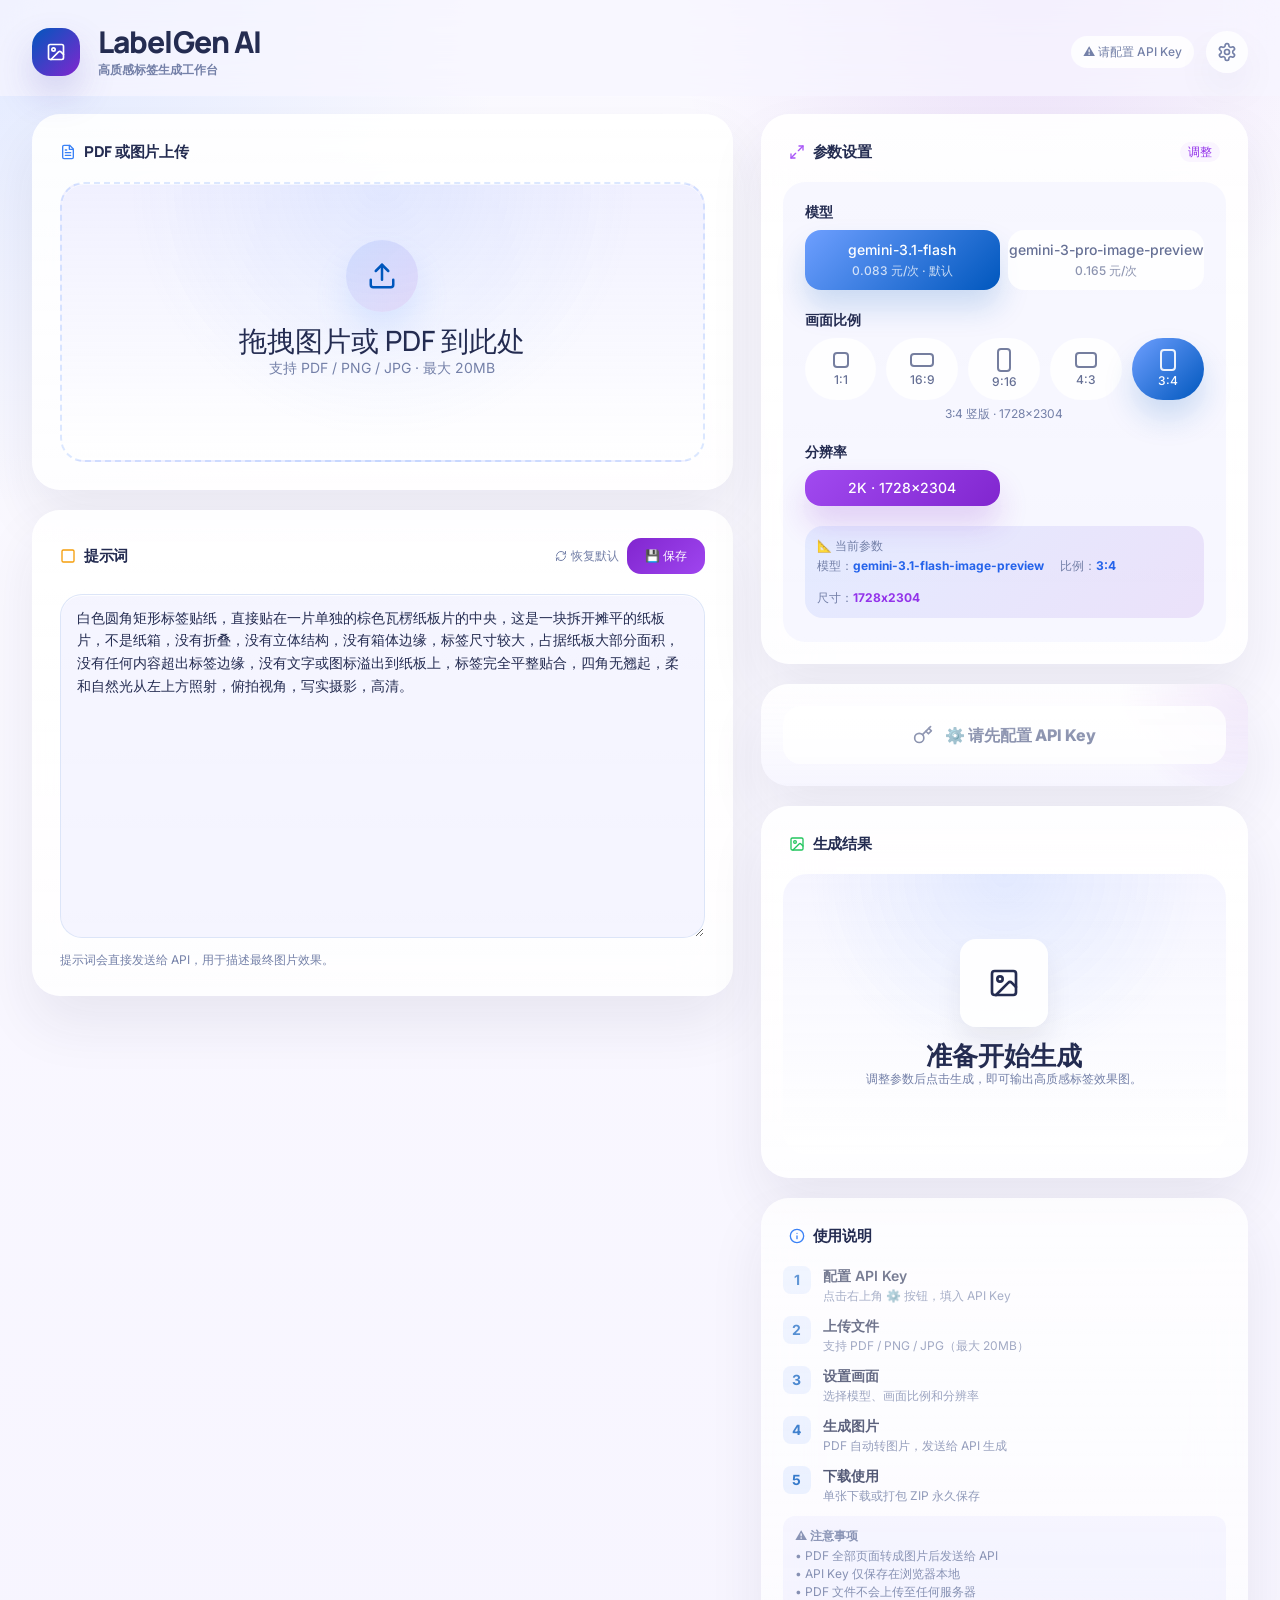
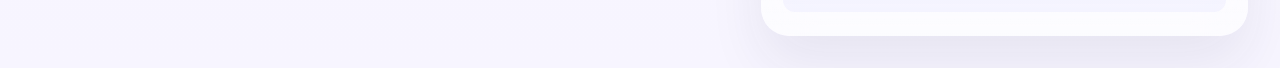
==== yunwu/index.html @ 44748597 "Add Yunwu label generator route" ====
<!DOCTYPE html>
<html lang="zh-CN">
  <head>
    <meta charset="UTF-8" />
    <meta name="viewport" content="width=device-width, initial-scale=1.0" />
    <title>LabelGen AI - 高质感标签生成工作台</title>
    <meta name="description" content="以蓝紫 editorial dashboard 风格重构的标签生成工作台，将 PDF 或图片快速转化为高质感实拍效果图。" />
    <link rel="preconnect" href="https://fonts.googleapis.com" />
    <link rel="preconnect" href="https://fonts.gstatic.com" crossorigin />
    <link href="https://fonts.googleapis.com/css2?family=Inter:wght@400;500;600;700;800&family=Manrope:wght@600;700;800&display=swap" rel="stylesheet" />
    <script src="./yunwu-adapter.js"></script>
    <script type="module" crossorigin src="./assets/index-yunwu.js"></script>
    <link rel="stylesheet" crossorigin href="./assets/index-De69yEZo.css">
    <link rel="stylesheet" href="./assets/editorial-overrides.css">
  </head>
  <body>
    <div class="editorial-layout">
      <div class="editorial-stage">
        <div id="root"></div>
      </div>
    </div>
<script>
(function () {
  var root = document.getElementById("root");
  if (!root) return;

  function renameSectionTitles(app) {
    var headerTitle = app.querySelector("header h1");
    var headerSub = app.querySelector("header h1 + p");
    if (headerTitle) headerTitle.textContent = "LabelGen AI";
    if (headerSub) headerSub.textContent = "高质感标签生成工作台";

    app.querySelectorAll("main h2").forEach(function (node) {
      var text = node.textContent && node.textContent.trim();
      if (text === "Image Upload" || text === "上传电子标签" || text === "PDF or Image Upload" || text === "PDF 或图片上传") node.textContent = "PDF 或图片上传";
      if (text === "提示词 Prompt" || text === "Prompt" || text === "提示词 提示词" || text === "提示词") node.textContent = "提示词";
      if (text === "调整设置" || text === "Adjustment Settings" || text === "参数设置") node.textContent = "参数设置";
      if (text === "生成结果" || text === "Generation Results") node.textContent = "生成结果";
      if (text === "使用说明" || text === "Studio Notes") node.textContent = "使用说明";
    });

    app.querySelectorAll("p").forEach(function (node) {
      var text = node.textContent && node.textContent.trim();
      if (text === "拖拽 PDF 或图片到此处" || text === "Drag & drop image or PDF here" || text === "拖拽图片或 PDF 到此处") node.textContent = "拖拽图片或 PDF 到此处";
      if (text === "支持 PDF / PNG / JPG · 最大 20MB" || text === "PDF / PNG / JPG · up to 20MB") node.textContent = "支持 PDF / PNG / JPG · 最大 20MB";
      if (text === "暂无生成结果" || text === "Ready to Generate" || text === "准备开始生成") node.textContent = "准备开始生成";
      if (text === "上传 PDF 并点击生成图片" || text === "Adjust settings and click generate to render polished label visuals." || text === "调整参数后点击生成，即可输出高质感标签效果图。") node.textContent = "调整参数后点击生成，即可输出高质感标签效果图。";
      if (text === "💡 Prompt 直接发送给 API，描述最终图片效果" || text === "Prompt is sent directly to the API to shape the final visual outcome." || text === "💡 提示词 直接发送给 API，描述最终图片效果" || text === "提示词会直接发送给 API，用于描述最终图片效果。") node.textContent = "提示词会直接发送给 API，用于描述最终图片效果。";
    });
  }

  function enhanceAspectRatioUI(settingsCard) {
    if (!settingsCard) return;

    var ratioButtons = Array.from(settingsCard.querySelectorAll(".grid-cols-5 button"));
    var ratioNames = {
      "1:1": "正方形",
      "16:9": "宽屏",
      "9:16": "竖屏",
      "4:3": "标准",
      "3:4": "竖版"
    };

    ratioButtons.forEach(function (button) {
      var match = (button.textContent || "").match(/(1:1|16:9|9:16|4:3|3:4)/);
      if (!match) return;
      var ratio = match[1];
      button.dataset.ratio = ratio;

      var iconSlot = button.querySelector("div");
      if (!iconSlot) return;
      iconSlot.classList.add("editorial-ratio-icon-slot");

      if (!iconSlot.querySelector(".editorial-ratio-icon")) {
        iconSlot.textContent = "";
        var icon = document.createElement("span");
        icon.className = "editorial-ratio-icon";
        icon.setAttribute("aria-hidden", "true");
        iconSlot.appendChild(icon);
      }
    });

    var ratioHint = Array.from(settingsCard.querySelectorAll("p")).find(function (node) {
      return /(1:1|16:9|9:16|4:3|3:4)/.test(node.textContent || "");
    });

    var resolutionButtons = Array.from(settingsCard.querySelectorAll(".grid-cols-2 button")).filter(function (button) {
      return /\dK\s*·\s*\d+[×x]\d+/i.test((button.textContent || "").replace(/\s+/g, " "));
    });

    var activeRatioButton = ratioButtons.find(function (button) {
      return /bg-blue-500/.test(button.className) || /text-white/.test(button.className);
    });

    var activeResolutionButton = resolutionButtons.find(function (button) {
      return /bg-purple-500/.test(button.className) || /text-white/.test(button.className);
    });

    var activeRatio = activeRatioButton && activeRatioButton.dataset ? activeRatioButton.dataset.ratio : "";
    var resolutionText = activeResolutionButton ? (activeResolutionButton.textContent || "").replace(/\s+/g, " ").trim() : "";
    var sizeMatch = resolutionText.match(/(\d+[×x]\d+)/i);
    var sizeText = sizeMatch ? sizeMatch[1].replace("x", "×") : "";

    if (ratioHint && activeRatio) {
      ratioHint.textContent = activeRatio + " " + (ratioNames[activeRatio] || "") + (sizeText ? " · " + sizeText : "");
    }

    if (!settingsCard.dataset.aspectEnhanced) {
      settingsCard.dataset.aspectEnhanced = "1";
      settingsCard.addEventListener("click", function () {
        requestAnimationFrame(function () {
          enhanceAspectRatioUI(settingsCard);
        });
      });
    }
  }

  function enhanceAppShell() {
    var app = root.firstElementChild;
    if (!app) return;

    app.classList.add("editorial-app");

    var header = app.querySelector("header");
    var headerInner = header && header.firstElementChild;
    if (header && headerInner) {
      header.classList.add("editorial-header");
      headerInner.classList.add("editorial-header__inner");
      if (headerInner.children[0]) headerInner.children[0].classList.add("editorial-brand-mark");
      if (headerInner.children[1]) headerInner.children[1].classList.add("editorial-brand-copy");
      if (headerInner.lastElementChild) headerInner.lastElementChild.classList.add("editorial-header__actions");
    }

    var main = app.querySelector("main");
    var mainGrid = main && main.firstElementChild;
    if (!main || !mainGrid || mainGrid.children.length < 2) return;

    main.classList.add("editorial-main");
    mainGrid.classList.add("editorial-main-grid");

    var leftCol = mainGrid.children[0];
    var rightCol = mainGrid.children[1];
    leftCol.classList.add("editorial-column", "editorial-column--left");
    rightCol.classList.add("editorial-column", "editorial-column--right");

    var uploadCard = leftCol.children[0];
    var promptCard = leftCol.children[1];
    var settingsCard = rightCol.children[0];
    var actionCard = rightCol.children[1];
    var resultCard = rightCol.children[2];
    var noteCard = rightCol.children[3];

    [uploadCard, promptCard, settingsCard, actionCard, resultCard, noteCard].forEach(function (card) {
      if (card) card.classList.add("editorial-card");
    });

    if (uploadCard) {
      uploadCard.classList.add("editorial-upload-card");
      if (uploadCard.children[1]) uploadCard.children[1].classList.add("editorial-dropzone");
    }

    if (promptCard) {
      promptCard.classList.add("editorial-prompt-card");
      if (promptCard.children[1]) promptCard.children[1].classList.add("editorial-prompt-body");
      var textarea = promptCard.querySelector("textarea");
      if (textarea) textarea.classList.add("editorial-textarea");
    }

    if (settingsCard) {
      settingsCard.classList.add("editorial-settings-card");
      if (settingsCard.children[1]) settingsCard.children[1].classList.add("editorial-settings-body");
      enhanceAspectRatioUI(settingsCard);
    }

    if (actionCard) actionCard.classList.add("editorial-action-card");
    if (resultCard) {
      resultCard.classList.add("editorial-result-card");
      if (resultCard.children[1]) resultCard.children[1].classList.add("editorial-result-body");
    }
    if (noteCard) noteCard.classList.add("editorial-note-card");

    renameSectionTitles(app);
  }

  var frame = null;
  function scheduleEnhance() {
    if (frame) cancelAnimationFrame(frame);
    frame = requestAnimationFrame(enhanceAppShell);
  }

  var observer = new MutationObserver(scheduleEnhance);
  observer.observe(root, { childList: true, subtree: true });
  scheduleEnhance();
})();

/**
 * Iframe 元素高亮注入脚本
 * 需要在目标网站中引入此脚本来支持跨域 iframe 高亮功能
 *
 * 使用方法：
 * 1. 将此脚本添加到目标网站的 HTML 中
 * 2. 或通过浏览器扩展、用户脚本等方式注入
 */

(function () {
  "use strict";

  // 检查是否在 iframe 中
  if (window.self === window.top) {
    return; // 不在 iframe 中，不执行
  }

  // 检查是否已经初始化过
  if (window.__iframeHighlightInitialized) {
    return;
  }
  window.__iframeHighlightInitialized = true;
  console.log("Iframe 高亮脚本已加载");

  // 创建高亮覆盖层
  var overlay = document.createElement("div");
  overlay.id = "iframe-highlight-overlay";
  overlay.style.cssText = "\n    position: fixed;\n    top: 0;\n    left: 0;\n    width: 100vw;\n    height: 100vh;\n    pointer-events: none;\n    z-index: 999999;\n    overflow: hidden;\n  ";

  // 创建悬停高亮框（虚线边框）
  var highlightBox = document.createElement("div");
  highlightBox.id = "iframe-highlight-box";
  highlightBox.style.cssText = "\n    position: absolute;\n    border: 2px dashed #007AFF;\n    background: rgba(0, 122, 255, 0.08);\n    pointer-events: none;\n    display: none;\n    transition: all 0.1s ease;\n    box-shadow: 0 0 0 1px rgba(255, 255, 255, 0.8);\n    border-radius: 2px;\n  ";

  // 创建选中节点的常驻高亮框（实线边框）
  var selectedBox = document.createElement("div");
  selectedBox.id = "iframe-selected-box";
  selectedBox.style.cssText = "\n    position: absolute;\n    border: 2px solid #007AFF;\n    pointer-events: none;\n    display: none;\n    box-shadow: 0 0 0 1px rgba(255, 255, 255, 0.9), 0 0 8px rgba(255, 107, 53, 0.4);\n    border-radius: 2px;\n    z-index: 1000000;\n  ";

  // 创建悬停标签显示
  var tagLabel = document.createElement("div");
  tagLabel.id = "iframe-tag-label";
  tagLabel.style.cssText = "\n    position: absolute;\n    background: #007AFF;\n    color: white;\n    padding: 2px 6px;\n    font-size: 11px;\n    font-family: -apple-system, BlinkMacSystemFont, 'Segoe UI', Roboto, 'Helvetica Neue', Arial, sans-serif;\n    border-radius: 2px;\n    pointer-events: none;\n    display: none;\n    white-space: nowrap;\n    z-index: 1000001;\n    box-shadow: 0 2px 4px rgba(0, 0, 0, 0.3);\n    font-weight: 500;\n  ";

  // 创建选中节点标签
  var selectedLabel = document.createElement("div");
  selectedLabel.id = "iframe-selected-label";
  selectedLabel.style.cssText = "\n    position: absolute;\n    background: #007AFF;\n    color: white;\n    padding: 3px 8px;\n    font-size: 11px;\n    font-family: -apple-system, BlinkMacSystemFont, 'Segoe UI', Roboto, 'Helvetica Neue', Arial, sans-serif;\n    border-radius: 3px;\n    pointer-events: none;\n    display: none;\n    white-space: nowrap;\n    z-index: 1000002;\n    box-shadow: 0 2px 6px rgba(0, 0, 0, 0.4);\n    font-weight: 600;\n  ";
  overlay.appendChild(highlightBox);
  overlay.appendChild(selectedBox);
  overlay.appendChild(tagLabel);
  overlay.appendChild(selectedLabel);
  document.body.appendChild(overlay);

  // 存储当前选中的元素
  var selectedElement = null;
  var highlightEnabled = false;

  // 更新选中元素的高亮显示
  function updateSelectedHighlight(element) {
    console.log("updateSelectedHighlight called with:", element);
    if (!element) {
      selectedBox.style.display = "none";
      selectedLabel.style.display = "none";
      selectedElement = null;
      console.log("Cleared selected highlight");
      return;
    }
    selectedElement = element;
    var rect = element.getBoundingClientRect();
    console.log("Selected element rect:", rect);

    // 更新选中高亮框位置
    selectedBox.style.display = "block";
    selectedBox.style.left = "".concat(rect.left - 2, "px");
    selectedBox.style.top = "".concat(rect.top - 2, "px");
    selectedBox.style.width = "".concat(rect.width + 4, "px");
    selectedBox.style.height = "".concat(rect.height + 4, "px");

    // 更新选中标签位置和内容
    selectedLabel.style.display = "block";
    selectedLabel.textContent = "\u2713 <".concat(element.tagName.toLowerCase(), ">");

    // 计算标签位置，确保不超出视窗
    var labelTop = rect.top - 28;
    var labelLeft = rect.left;

    // 如果标签会超出顶部，显示在元素下方
    if (labelTop < 5) {
      labelTop = rect.bottom + 5;
    }

    // 如果标签会超出右侧，向左调整
    var labelWidth = selectedLabel.offsetWidth || 100; // 预估宽度
    if (labelLeft + labelWidth > window.innerWidth - 10) {
      labelLeft = window.innerWidth - labelWidth - 10;
    }
    selectedLabel.style.left = "".concat(Math.max(5, labelLeft), "px");
    selectedLabel.style.top = "".concat(labelTop, "px");
    console.log("Selected highlight positioned at:", {
      left: selectedBox.style.left,
      top: selectedBox.style.top,
      width: selectedBox.style.width,
      height: selectedBox.style.height
    });
  }
  function getElementSelector(element) {
    if (!(element instanceof Element)) throw new Error('Argument must be a DOM element');
    var segments = [];
    var current = element;
    while (current !== document.documentElement) {
      var selector = '';
      // 优先检查唯一ID
      if (current.id && document.querySelectorAll("#".concat(current.id)).length === 1) {
        segments.unshift("#".concat(current.id));
        break; // ID唯一，无需继续向上
      }

      // 生成类名选择器（取第一个有效类名）
      var classes = Array.from(current.classList).filter(function (c) {
        return !c.startsWith('js-');
      });
      var className = classes.length > 0 ? ".".concat(classes[0]) : '';

      // 生成位置索引（nth-child）
      var tag = current.tagName.toLowerCase();
      if (!className) {
        var siblings = Array.from(current.parentNode.children);
        var index = siblings.findIndex(function (el) {
          return el === current;
        }) + 1;
        selector = "".concat(tag, ":nth-child(").concat(index, ")");
      } else {
        selector = className;
      }
      segments.unshift(selector);
      current = current.parentElement;
    }

    // 处理根元素
    if (current === document.documentElement) {
      segments.unshift('html');
    }
    return segments.join(' > ');
  }

  // 获取元素文本内容
  function getElementText(element) {
    var _element$textContent;
    if (element.tagName === "INPUT") {
      return element.value || element.placeholder || "";
    }
    if (element.tagName === "TEXTAREA") {
      return element.value || element.placeholder || "";
    }
    var text = ((_element$textContent = element.textContent) === null || _element$textContent === void 0 ? void 0 : _element$textContent.trim()) || "";
    return text.length > 50 ? text.substring(0, 50) + "..." : text;
  }

  // 获取元素属性信息
  function getElementAttributes(element) {
    var attrs = {};
    for (var i = 0; i < element.attributes.length; i++) {
      var attr = element.attributes[i];
      attrs[attr.name] = attr.value;
    }
    return attrs;
  }

  // 鼠标悬停事件处理
  function handleMouseOver(e) {
    if (!highlightEnabled) return;
    var target = e.target;
    if (!target || target === overlay || target === highlightBox || target === tagLabel || target === selectedBox || target === selectedLabel) {
      return;
    }

    // 避免高亮 html 和 body 元素
    if (target === document.documentElement || target === document.body) {
      return;
    }

    // 如果是已选中的元素，不显示悬停高亮
    if (target === selectedElement) {
      highlightBox.style.display = "none";
      tagLabel.style.display = "none";
      return;
    }
    var rect = target.getBoundingClientRect();
    var selector = getElementSelector(target);
    var text = getElementText(target);
    var attributes = getElementAttributes(target);

    // 更新悬停高亮框位置
    highlightBox.style.display = "block";
    highlightBox.style.left = "".concat(rect.left - 2, "px");
    highlightBox.style.top = "".concat(rect.top - 2, "px");
    highlightBox.style.width = "".concat(rect.width + 4, "px");
    highlightBox.style.height = "".concat(rect.height + 4, "px");

    // 更新标签位置和内容
    tagLabel.style.display = "block";
    tagLabel.textContent = "<".concat(target.tagName.toLowerCase(), ">");

    // 计算标签位置，确保不超出视窗
    var labelTop = rect.top - 22;
    var labelLeft = rect.left;

    // 如果标签会超出顶部，显示在元素下方
    if (labelTop < 0) {
      labelTop = rect.bottom + 5;
    }

    // 如果标签会超出右侧，向左调整
    if (labelLeft + tagLabel.offsetWidth > window.innerWidth) {
      labelLeft = window.innerWidth - tagLabel.offsetWidth - 5;
    }
    tagLabel.style.left = "".concat(Math.max(0, labelLeft), "px");
    tagLabel.style.top = "".concat(labelTop, "px");

    // 发送消息到父窗口
    var elementInfo = {
      tagName: target.tagName.toLowerCase(),
      rect: {
        left: rect.left,
        top: rect.top,
        right: rect.right,
        bottom: rect.bottom,
        width: rect.width,
        height: rect.height,
        x: rect.x,
        y: rect.y
      },
      selector: selector,
      text: text,
      attributes: attributes,
      url: window.location.href,
      path: window.location.pathname,
      timestamp: Date.now()
    };
    try {
      window.parent.postMessage({
        type: "iframe-element-hover",
        data: elementInfo,
        source: "iframe-highlight-injector"
      }, "*");
    } catch (error) {
      console.warn("无法发送消息到父窗口:", error);
    }
  }

  // 鼠标离开事件处理
  function handleMouseOut(e) {
    if (!highlightEnabled) return;
    var relatedTarget = e.relatedTarget;

    // 如果鼠标移动到高亮相关元素上，不隐藏高亮
    if (relatedTarget && (relatedTarget === highlightBox || relatedTarget === tagLabel || relatedTarget === overlay || relatedTarget === selectedBox || relatedTarget === selectedLabel)) {
      return;
    }
    highlightBox.style.display = "none";
    tagLabel.style.display = "none";
    try {
      window.parent.postMessage({
        type: "iframe-element-hover",
        data: null,
        source: "iframe-highlight-injector"
      }, "*");
    } catch (error) {
      console.warn("无法发送消息到父窗口:", error);
    }
  }

  // 点击事件处理
  function handleClick(e) {
    var target = e.target;
    if (!target || target === overlay || target === highlightBox || target === tagLabel || target === selectedBox || target === selectedLabel) {
      return;
    }

    // 避免处理 html 和 body 元素
    if (target === document.documentElement || target === document.body) {
      return;
    }

    // 检查是否是交互元素，这些元素需要保留默认行为
    var isInteractiveElement = ['input', 'textarea', 'select', 'button', 'a'].includes(target.tagName.toLowerCase());

    // 如果高亮功能启用，对于非交互元素阻止默认行为和事件传播
    if (highlightEnabled) {
      e.preventDefault();
      e.stopPropagation();
    }
    var rect = target.getBoundingClientRect();
    var selector = getElementSelector(target);
    var text = getElementText(target);
    var attributes = getElementAttributes(target);
    console.log("Element clicked:", {
      tagName: target.tagName,
      selector: selector,
      rect: rect
    });

    // 立即更新选中高亮
    updateSelectedHighlight(target);

    // 隐藏悬停高亮，因为现在是选中状态
    highlightBox.style.display = "none";
    tagLabel.style.display = "none";
    var elementInfo = {
      tagName: target.tagName.toLowerCase(),
      rect: {
        left: rect.left,
        top: rect.top,
        right: rect.right,
        bottom: rect.bottom,
        width: rect.width,
        height: rect.height,
        x: rect.x,
        y: rect.y
      },
      selector: selector,
      text: text,
      attributes: attributes,
      url: window.location.href,
      path: window.location.pathname,
      timestamp: Date.now()
    };
    try {
      window.parent.postMessage({
        type: "iframe-element-click",
        data: elementInfo,
        source: "iframe-highlight-injector"
      }, "*");
    } catch (error) {
      console.warn("无法发送消息到父窗口:", error);
    }
  }

  // 监听来自父窗口的消息
  function handleParentMessage(event) {
    console.log("Received message from parent:", event.data);
    if (event.data.type === "iframe-highlight-toggle") {
      var enabled = event.data.enabled;
      console.log("Highlight toggle:", enabled);
      if (enabled) {
        enableHighlight();
      } else {
        disableHighlight();
      }
    } else if (event.data.type === "enable-iframe-highlight") {
      console.log("Enable iframe highlight");
      enableHighlight();
    } else if (event.data.type === "disable-iframe-highlight") {
      console.log("Disable iframe highlight");
      disableHighlight();
    } else if (event.data.type === "toggle-iframe-highlight") {
      var _enabled = event.data.enabled !== undefined ? event.data.enabled : !highlightEnabled;
      console.log("Toggle iframe highlight to:", _enabled);
      if (_enabled) {
        enableHighlight();
      } else {
        disableHighlight();
      }
    } else if (event.data.type === "update-selected-element") {
      var selector = event.data.selector;
      console.log("Update selected element with selector:", selector);
      if (selector) {
        try {
          var element = document.querySelector(selector);
          console.log("Found element by selector:", element);
          updateSelectedHighlight(element);
        } catch (error) {
          console.warn("Failed to select element:", error);
          updateSelectedHighlight(null);
        }
      } else {
        updateSelectedHighlight(null);
      }
    } else if (event.data.type === "clear-selected-element") {
      console.log("Clear selected element");
      updateSelectedHighlight(null);
    }
  }

  // 启用高亮功能
  function enableHighlight() {
    console.log("Enabling highlight");
    document.addEventListener("mouseover", handleMouseOver, true);
    document.addEventListener("mouseout", handleMouseOut, true);
    document.addEventListener("click", handleClick, true);
    highlightEnabled = true;
    overlay.style.display = "block";
  }

  // 禁用高亮功能
  function disableHighlight() {
    console.log("Disabling highlight");
    highlightEnabled = false;
    // 保持事件监听器，但通过 highlightEnabled 变量控制行为
    // 这样可以保留选中状态的显示
    highlightBox.style.display = "none";
    tagLabel.style.display = "none";
    // 不隐藏 selectedBox 和 selectedLabel，保留选中状态
  }

  // 完全禁用高亮功能（移除所有监听器）
  function fullyDisableHighlight() {
    console.log("Fully disabling highlight");
    highlightEnabled = false;
    document.removeEventListener("mouseover", handleMouseOver, true);
    document.removeEventListener("mouseout", handleMouseOut, true);
    document.removeEventListener("click", handleClick, true);
    overlay.style.display = "none";
    highlightBox.style.display = "none";
    tagLabel.style.display = "none";
    selectedBox.style.display = "none";
    selectedLabel.style.display = "none";
  }

  // 添加事件监听
  enableHighlight();
  window.addEventListener("message", handleParentMessage);

  // 暴露全局函数供外部调用
  window.__iframeHighlightControl = {
    enable: enableHighlight,
    disable: disableHighlight,
    fullyDisable: fullyDisableHighlight,
    isEnabled: function isEnabled() {
      return highlightEnabled;
    },
    getSelectedElement: function getSelectedElement() {
      return selectedElement;
    },
    updateSelected: updateSelectedHighlight,
    // 通过消息发送开关控制
    sendToggleMessage: function sendToggleMessage(enabled) {
      window.parent.postMessage({
        type: 'iframe-highlight-status',
        enabled: enabled || highlightEnabled,
        source: 'iframe-highlight-injector'
      }, '*');
    }
  };

  // 通知父窗口脚本已加载
  try {
    window.parent.postMessage({
      type: "iframe-highlight-ready",
      data: {
        url: window.location.href,
        userAgent: navigator.userAgent,
        timestamp: Date.now()
      },
      source: "iframe-highlight-injector"
    }, "*");
  } catch (error) {
    console.warn("无法发送就绪消息到父窗口:", error);
  }

  // 清理函数
  window.__iframeHighlightCleanup = function () {
    fullyDisableHighlight();
    window.removeEventListener("message", handleParentMessage);
    if (overlay.parentElement) {
      overlay.parentElement.removeChild(overlay);
    }
    delete window.__iframeHighlightInitialized;
    delete window.__iframeHighlightCleanup;
  };
})();

</script>
</body>
</html>
---- yunwu/assets/index-De69yEZo.css ----
*,:before,:after{--tw-border-spacing-x: 0;--tw-border-spacing-y: 0;--tw-translate-x: 0;--tw-translate-y: 0;--tw-rotate: 0;--tw-skew-x: 0;--tw-skew-y: 0;--tw-scale-x: 1;--tw-scale-y: 1;--tw-pan-x: ;--tw-pan-y: ;--tw-pinch-zoom: ;--tw-scroll-snap-strictness: proximity;--tw-gradient-from-position: ;--tw-gradient-via-position: ;--tw-gradient-to-position: ;--tw-ordinal: ;--tw-slashed-zero: ;--tw-numeric-figure: ;--tw-numeric-spacing: ;--tw-numeric-fraction: ;--tw-ring-inset: ;--tw-ring-offset-width: 0px;--tw-ring-offset-color: #fff;--tw-ring-color: rgb(59 130 246 / .5);--tw-ring-offset-shadow: 0 0 #0000;--tw-ring-shadow: 0 0 #0000;--tw-shadow: 0 0 #0000;--tw-shadow-colored: 0 0 #0000;--tw-blur: ;--tw-brightness: ;--tw-contrast: ;--tw-grayscale: ;--tw-hue-rotate: ;--tw-invert: ;--tw-saturate: ;--tw-sepia: ;--tw-drop-shadow: ;--tw-backdrop-blur: ;--tw-backdrop-brightness: ;--tw-backdrop-contrast: ;--tw-backdrop-grayscale: ;--tw-backdrop-hue-rotate: ;--tw-backdrop-invert: ;--tw-backdrop-opacity: ;--tw-backdrop-saturate: ;--tw-backdrop-sepia: ;--tw-contain-size: ;--tw-contain-layout: ;--tw-contain-paint: ;--tw-contain-style: }::backdrop{--tw-border-spacing-x: 0;--tw-border-spacing-y: 0;--tw-translate-x: 0;--tw-translate-y: 0;--tw-rotate: 0;--tw-skew-x: 0;--tw-skew-y: 0;--tw-scale-x: 1;--tw-scale-y: 1;--tw-pan-x: ;--tw-pan-y: ;--tw-pinch-zoom: ;--tw-scroll-snap-strictness: proximity;--tw-gradient-from-position: ;--tw-gradient-via-position: ;--tw-gradient-to-position: ;--tw-ordinal: ;--tw-slashed-zero: ;--tw-numeric-figure: ;--tw-numeric-spacing: ;--tw-numeric-fraction: ;--tw-ring-inset: ;--tw-ring-offset-width: 0px;--tw-ring-offset-color: #fff;--tw-ring-color: rgb(59 130 246 / .5);--tw-ring-offset-shadow: 0 0 #0000;--tw-ring-shadow: 0 0 #0000;--tw-shadow: 0 0 #0000;--tw-shadow-colored: 0 0 #0000;--tw-blur: ;--tw-brightness: ;--tw-contrast: ;--tw-grayscale: ;--tw-hue-rotate: ;--tw-invert: ;--tw-saturate: ;--tw-sepia: ;--tw-drop-shadow: ;--tw-backdrop-blur: ;--tw-backdrop-brightness: ;--tw-backdrop-contrast: ;--tw-backdrop-grayscale: ;--tw-backdrop-hue-rotate: ;--tw-backdrop-invert: ;--tw-backdrop-opacity: ;--tw-backdrop-saturate: ;--tw-backdrop-sepia: ;--tw-contain-size: ;--tw-contain-layout: ;--tw-contain-paint: ;--tw-contain-style: }*,:before,:after{box-sizing:border-box;border-width:0;border-style:solid;border-color:#e5e7eb}:before,:after{--tw-content: ""}html,:host{line-height:1.5;-webkit-text-size-adjust:100%;-moz-tab-size:4;-o-tab-size:4;tab-size:4;font-family:ui-sans-serif,system-ui,sans-serif,"Apple Color Emoji","Segoe UI Emoji",Segoe UI Symbol,"Noto Color Emoji";font-feature-settings:normal;font-variation-settings:normal;-webkit-tap-highlight-color:transparent}body{margin:0;line-height:inherit}hr{height:0;color:inherit;border-top-width:1px}abbr:where([title]){-webkit-text-decoration:underline dotted;text-decoration:underline dotted}h1,h2,h3,h4,h5,h6{font-size:inherit;font-weight:inherit}a{color:inherit;text-decoration:inherit}b,strong{font-weight:bolder}code,kbd,samp,pre{font-family:ui-monospace,SFMono-Regular,Menlo,Monaco,Consolas,Liberation Mono,Courier New,monospace;font-feature-settings:normal;font-variation-settings:normal;font-size:1em}small{font-size:80%}sub,sup{font-size:75%;line-height:0;position:relative;vertical-align:baseline}sub{bottom:-.25em}sup{top:-.5em}table{text-indent:0;border-color:inherit;border-collapse:collapse}button,input,optgroup,select,textarea{font-family:inherit;font-feature-settings:inherit;font-variation-settings:inherit;font-size:100%;font-weight:inherit;line-height:inherit;letter-spacing:inherit;color:inherit;margin:0;padding:0}button,select{text-transform:none}button,input:where([type=button]),input:where([type=reset]),input:where([type=submit]){-webkit-appearance:button;background-color:transparent;background-image:none}:-moz-focusring{outline:auto}:-moz-ui-invalid{box-shadow:none}progress{vertical-align:baseline}::-webkit-inner-spin-button,::-webkit-outer-spin-button{height:auto}[type=search]{-webkit-appearance:textfield;outline-offset:-2px}::-webkit-search-decoration{-webkit-appearance:none}::-webkit-file-upload-button{-webkit-appearance:button;font:inherit}summary{display:list-item}blockquote,dl,dd,h1,h2,h3,h4,h5,h6,hr,figure,p,pre{margin:0}fieldset{margin:0;padding:0}legend{padding:0}ol,ul,menu{list-style:none;margin:0;padding:0}dialog{padding:0}textarea{resize:vertical}input::-moz-placeholder,textarea::-moz-placeholder{opacity:1;color:#9ca3af}input::placeholder,textarea::placeholder{opacity:1;color:#9ca3af}button,[role=button]{cursor:pointer}:disabled{cursor:default}img,svg,video,canvas,audio,iframe,embed,object{display:block;vertical-align:middle}img,video{max-width:100%;height:auto}[hidden]:where(:not([hidden=until-found])){display:none}body{font-family:-apple-system,Segoe UI,Roboto,Helvetica Neue,Arial,sans-serif;background:linear-gradient(135deg,#f0f4ff,#e8f0fe);min-height:100vh}.fixed{position:fixed}.absolute{position:absolute}.relative{position:relative}.sticky{position:sticky}.inset-0{top:0;right:0;bottom:0;left:0}.bottom-6{bottom:1.5rem}.left-1\/2{left:50%}.left-2{left:.5rem}.left-4{left:1rem}.right-4{right:1rem}.top-0{top:0}.top-1\/2{top:50%}.top-2{top:.5rem}.top-4{top:1rem}.top-5{top:1.25rem}.z-10{z-index:10}.z-50{z-index:50}.z-\[9998\]{z-index:9998}.z-\[9999\]{z-index:9999}.m-4{margin:1rem}.mx-auto{margin-left:auto;margin-right:auto}.mb-0\.5{margin-bottom:.125rem}.mb-1{margin-bottom:.25rem}.mb-1\.5{margin-bottom:.375rem}.mb-2{margin-bottom:.5rem}.mb-4{margin-bottom:1rem}.mb-5{margin-bottom:1.25rem}.ml-1{margin-left:.25rem}.ml-auto{margin-left:auto}.mt-0\.5{margin-top:.125rem}.mt-1{margin-top:.25rem}.mt-1\.5{margin-top:.375rem}.mt-2{margin-top:.5rem}.mt-4{margin-top:1rem}.block{display:block}.flex{display:flex}.grid{display:grid}.hidden{display:none}.aspect-square{aspect-ratio:1 / 1}.h-1\.5{height:.375rem}.h-10{height:2.5rem}.h-12{height:3rem}.h-14{height:3.5rem}.h-16{height:4rem}.h-2{height:.5rem}.h-3{height:.75rem}.h-4{height:1rem}.h-5{height:1.25rem}.h-6{height:1.5rem}.h-7{height:1.75rem}.h-8{height:2rem}.h-full{height:100%}.max-h-\[88vh\]{max-height:88vh}.min-h-screen{min-height:100vh}.w-1\.5{width:.375rem}.w-10{width:2.5rem}.w-12{width:3rem}.w-14{width:3.5rem}.w-16{width:4rem}.w-3{width:.75rem}.w-4{width:1rem}.w-5{width:1.25rem}.w-6{width:1.5rem}.w-7{width:1.75rem}.w-8{width:2rem}.w-full{width:100%}.min-w-0{min-width:0px}.max-w-6xl{max-width:72rem}.max-w-\[92vw\]{max-width:92vw}.max-w-lg{max-width:32rem}.max-w-md{max-width:28rem}.flex-1{flex:1 1 0%}.shrink-0{flex-shrink:0}.-translate-x-1\/2{--tw-translate-x: -50%;transform:translate(var(--tw-translate-x),var(--tw-translate-y)) rotate(var(--tw-rotate)) skew(var(--tw-skew-x)) skewY(var(--tw-skew-y)) scaleX(var(--tw-scale-x)) scaleY(var(--tw-scale-y))}.-translate-y-1\/2{--tw-translate-y: -50%;transform:translate(var(--tw-translate-x),var(--tw-translate-y)) rotate(var(--tw-rotate)) skew(var(--tw-skew-x)) skewY(var(--tw-skew-y)) scaleX(var(--tw-scale-x)) scaleY(var(--tw-scale-y))}.scale-\[1\.01\]{--tw-scale-x: 1.01;--tw-scale-y: 1.01;transform:translate(var(--tw-translate-x),var(--tw-translate-y)) rotate(var(--tw-rotate)) skew(var(--tw-skew-x)) skewY(var(--tw-skew-y)) scaleX(var(--tw-scale-x)) scaleY(var(--tw-scale-y))}@keyframes spin{to{transform:rotate(360deg)}}.animate-spin{animation:spin 1s linear infinite}.cursor-not-allowed{cursor:not-allowed}.cursor-pointer{cursor:pointer}.resize-y{resize:vertical}.grid-cols-1{grid-template-columns:repeat(1,minmax(0,1fr))}.grid-cols-2{grid-template-columns:repeat(2,minmax(0,1fr))}.grid-cols-5{grid-template-columns:repeat(5,minmax(0,1fr))}.flex-col{flex-direction:column}.flex-wrap{flex-wrap:wrap}.items-start{align-items:flex-start}.items-end{align-items:flex-end}.items-center{align-items:center}.justify-center{justify-content:center}.justify-between{justify-content:space-between}.gap-1{gap:.25rem}.gap-2{gap:.5rem}.gap-3{gap:.75rem}.gap-4{gap:1rem}.gap-6{gap:1.5rem}.space-y-0\.5>:not([hidden])~:not([hidden]){--tw-space-y-reverse: 0;margin-top:calc(.125rem * calc(1 - var(--tw-space-y-reverse)));margin-bottom:calc(.125rem * var(--tw-space-y-reverse))}.space-y-1>:not([hidden])~:not([hidden]){--tw-space-y-reverse: 0;margin-top:calc(.25rem * calc(1 - var(--tw-space-y-reverse)));margin-bottom:calc(.25rem * var(--tw-space-y-reverse))}.space-y-3>:not([hidden])~:not([hidden]){--tw-space-y-reverse: 0;margin-top:calc(.75rem * calc(1 - var(--tw-space-y-reverse)));margin-bottom:calc(.75rem * var(--tw-space-y-reverse))}.space-y-4>:not([hidden])~:not([hidden]){--tw-space-y-reverse: 0;margin-top:calc(1rem * calc(1 - var(--tw-space-y-reverse)));margin-bottom:calc(1rem * var(--tw-space-y-reverse))}.space-y-5>:not([hidden])~:not([hidden]){--tw-space-y-reverse: 0;margin-top:calc(1.25rem * calc(1 - var(--tw-space-y-reverse)));margin-bottom:calc(1.25rem * var(--tw-space-y-reverse))}.overflow-hidden{overflow:hidden}.truncate{overflow:hidden;text-overflow:ellipsis;white-space:nowrap}.break-all{word-break:break-all}.rounded{border-radius:.25rem}.rounded-2xl{border-radius:1rem}.rounded-full{border-radius:9999px}.rounded-lg{border-radius:.5rem}.rounded-md{border-radius:.375rem}.rounded-xl{border-radius:.75rem}.border{border-width:1px}.border-2{border-width:2px}.border-b{border-bottom-width:1px}.border-dashed{border-style:dashed}.border-amber-100{--tw-border-opacity: 1;border-color:rgb(254 243 199 / var(--tw-border-opacity, 1))}.border-blue-100{--tw-border-opacity: 1;border-color:rgb(219 234 254 / var(--tw-border-opacity, 1))}.border-blue-400{--tw-border-opacity: 1;border-color:rgb(96 165 250 / var(--tw-border-opacity, 1))}.border-green-200{--tw-border-opacity: 1;border-color:rgb(187 247 208 / var(--tw-border-opacity, 1))}.border-green-300{--tw-border-opacity: 1;border-color:rgb(134 239 172 / var(--tw-border-opacity, 1))}.border-red-200{--tw-border-opacity: 1;border-color:rgb(254 202 202 / var(--tw-border-opacity, 1))}.border-slate-100{--tw-border-opacity: 1;border-color:rgb(241 245 249 / var(--tw-border-opacity, 1))}.border-slate-200{--tw-border-opacity: 1;border-color:rgb(226 232 240 / var(--tw-border-opacity, 1))}.bg-amber-100{--tw-bg-opacity: 1;background-color:rgb(254 243 199 / var(--tw-bg-opacity, 1))}.bg-amber-50{--tw-bg-opacity: 1;background-color:rgb(255 251 235 / var(--tw-bg-opacity, 1))}.bg-black\/0{background-color:#0000}.bg-black\/50{background-color:#00000080}.bg-blue-100{--tw-bg-opacity: 1;background-color:rgb(219 234 254 / var(--tw-bg-opacity, 1))}.bg-blue-50{--tw-bg-opacity: 1;background-color:rgb(239 246 255 / var(--tw-bg-opacity, 1))}.bg-blue-500{--tw-bg-opacity: 1;background-color:rgb(59 130 246 / var(--tw-bg-opacity, 1))}.bg-green-100{--tw-bg-opacity: 1;background-color:rgb(220 252 231 / var(--tw-bg-opacity, 1))}.bg-green-50{--tw-bg-opacity: 1;background-color:rgb(240 253 244 / var(--tw-bg-opacity, 1))}.bg-green-500{--tw-bg-opacity: 1;background-color:rgb(34 197 94 / var(--tw-bg-opacity, 1))}.bg-purple-50{--tw-bg-opacity: 1;background-color:rgb(250 245 255 / var(--tw-bg-opacity, 1))}.bg-purple-500{--tw-bg-opacity: 1;background-color:rgb(168 85 247 / var(--tw-bg-opacity, 1))}.bg-red-50{--tw-bg-opacity: 1;background-color:rgb(254 242 242 / var(--tw-bg-opacity, 1))}.bg-red-500{--tw-bg-opacity: 1;background-color:rgb(239 68 68 / var(--tw-bg-opacity, 1))}.bg-slate-100{--tw-bg-opacity: 1;background-color:rgb(241 245 249 / var(--tw-bg-opacity, 1))}.bg-slate-50{--tw-bg-opacity: 1;background-color:rgb(248 250 252 / var(--tw-bg-opacity, 1))}.bg-white{--tw-bg-opacity: 1;background-color:rgb(255 255 255 / var(--tw-bg-opacity, 1))}.bg-white\/10{background-color:#ffffff1a}.bg-white\/90{background-color:#ffffffe6}.bg-gradient-to-br{background-image:linear-gradient(to bottom right,var(--tw-gradient-stops))}.bg-gradient-to-r{background-image:linear-gradient(to right,var(--tw-gradient-stops))}.from-amber-400{--tw-gradient-from: #fbbf24 var(--tw-gradient-from-position);--tw-gradient-to: rgb(251 191 36 / 0) var(--tw-gradient-to-position);--tw-gradient-stops: var(--tw-gradient-from), var(--tw-gradient-to)}.from-blue-400{--tw-gradient-from: #60a5fa var(--tw-gradient-from-position);--tw-gradient-to: rgb(96 165 250 / 0) var(--tw-gradient-to-position);--tw-gradient-stops: var(--tw-gradient-from), var(--tw-gradient-to)}.from-blue-50{--tw-gradient-from: #eff6ff var(--tw-gradient-from-position);--tw-gradient-to: rgb(239 246 255 / 0) var(--tw-gradient-to-position);--tw-gradient-stops: var(--tw-gradient-from), var(--tw-gradient-to)}.from-blue-500{--tw-gradient-from: #3b82f6 var(--tw-gradient-from-position);--tw-gradient-to: rgb(59 130 246 / 0) var(--tw-gradient-to-position);--tw-gradient-stops: var(--tw-gradient-from), var(--tw-gradient-to)}.from-slate-50{--tw-gradient-from: #f8fafc var(--tw-gradient-from-position);--tw-gradient-to: rgb(248 250 252 / 0) var(--tw-gradient-to-position);--tw-gradient-stops: var(--tw-gradient-from), var(--tw-gradient-to)}.to-blue-50{--tw-gradient-to: #eff6ff var(--tw-gradient-to-position)}.to-blue-600{--tw-gradient-to: #2563eb var(--tw-gradient-to-position)}.to-orange-500{--tw-gradient-to: #f97316 var(--tw-gradient-to-position)}.to-purple-50{--tw-gradient-to: #faf5ff var(--tw-gradient-to-position)}.object-contain{-o-object-fit:contain;object-fit:contain}.object-cover{-o-object-fit:cover;object-fit:cover}.p-2{padding:.5rem}.p-3{padding:.75rem}.p-4{padding:1rem}.p-5{padding:1.25rem}.p-6{padding:1.5rem}.px-1{padding-left:.25rem;padding-right:.25rem}.px-2{padding-left:.5rem;padding-right:.5rem}.px-3{padding-left:.75rem;padding-right:.75rem}.px-4{padding-left:1rem;padding-right:1rem}.px-5{padding-left:1.25rem;padding-right:1.25rem}.px-6{padding-left:1.5rem;padding-right:1.5rem}.py-0\.5{padding-top:.125rem;padding-bottom:.125rem}.py-1{padding-top:.25rem;padding-bottom:.25rem}.py-1\.5{padding-top:.375rem;padding-bottom:.375rem}.py-10{padding-top:2.5rem;padding-bottom:2.5rem}.py-14{padding-top:3.5rem;padding-bottom:3.5rem}.py-2{padding-top:.5rem;padding-bottom:.5rem}.py-2\.5{padding-top:.625rem;padding-bottom:.625rem}.py-20{padding-top:5rem;padding-bottom:5rem}.py-3{padding-top:.75rem;padding-bottom:.75rem}.py-4{padding-top:1rem;padding-bottom:1rem}.py-8{padding-top:2rem;padding-bottom:2rem}.pb-4{padding-bottom:1rem}.text-center{text-align:center}.text-2xl{font-size:1.5rem;line-height:2rem}.text-base{font-size:1rem;line-height:1.5rem}.text-lg{font-size:1.125rem;line-height:1.75rem}.text-sm{font-size:.875rem;line-height:1.25rem}.text-xs{font-size:.75rem;line-height:1rem}.font-bold{font-weight:700}.font-medium{font-weight:500}.font-semibold{font-weight:600}.leading-none{line-height:1}.leading-relaxed{line-height:1.625}.text-amber-500{--tw-text-opacity: 1;color:rgb(245 158 11 / var(--tw-text-opacity, 1))}.text-amber-600{--tw-text-opacity: 1;color:rgb(217 119 6 / var(--tw-text-opacity, 1))}.text-amber-700{--tw-text-opacity: 1;color:rgb(180 83 9 / var(--tw-text-opacity, 1))}.text-blue-500{--tw-text-opacity: 1;color:rgb(59 130 246 / var(--tw-text-opacity, 1))}.text-blue-600{--tw-text-opacity: 1;color:rgb(37 99 235 / var(--tw-text-opacity, 1))}.text-green-500{--tw-text-opacity: 1;color:rgb(34 197 94 / var(--tw-text-opacity, 1))}.text-green-600{--tw-text-opacity: 1;color:rgb(22 163 74 / var(--tw-text-opacity, 1))}.text-green-700{--tw-text-opacity: 1;color:rgb(21 128 61 / var(--tw-text-opacity, 1))}.text-purple-500{--tw-text-opacity: 1;color:rgb(168 85 247 / var(--tw-text-opacity, 1))}.text-purple-600{--tw-text-opacity: 1;color:rgb(147 51 234 / var(--tw-text-opacity, 1))}.text-red-400{--tw-text-opacity: 1;color:rgb(248 113 113 / var(--tw-text-opacity, 1))}.text-slate-300{--tw-text-opacity: 1;color:rgb(203 213 225 / var(--tw-text-opacity, 1))}.text-slate-400{--tw-text-opacity: 1;color:rgb(148 163 184 / var(--tw-text-opacity, 1))}.text-slate-500{--tw-text-opacity: 1;color:rgb(100 116 139 / var(--tw-text-opacity, 1))}.text-slate-600{--tw-text-opacity: 1;color:rgb(71 85 105 / var(--tw-text-opacity, 1))}.text-slate-700{--tw-text-opacity: 1;color:rgb(51 65 85 / var(--tw-text-opacity, 1))}.text-slate-800{--tw-text-opacity: 1;color:rgb(30 41 59 / var(--tw-text-opacity, 1))}.text-white{--tw-text-opacity: 1;color:rgb(255 255 255 / var(--tw-text-opacity, 1))}.text-white\/60{color:#fff9}.text-white\/80{color:#fffc}.opacity-0{opacity:0}.opacity-75{opacity:.75}.shadow-2xl{--tw-shadow: 0 25px 50px -12px rgb(0 0 0 / .25);--tw-shadow-colored: 0 25px 50px -12px var(--tw-shadow-color);box-shadow:var(--tw-ring-offset-shadow, 0 0 #0000),var(--tw-ring-shadow, 0 0 #0000),var(--tw-shadow)}.shadow-lg{--tw-shadow: 0 10px 15px -3px rgb(0 0 0 / .1), 0 4px 6px -4px rgb(0 0 0 / .1);--tw-shadow-colored: 0 10px 15px -3px var(--tw-shadow-color), 0 4px 6px -4px var(--tw-shadow-color);box-shadow:var(--tw-ring-offset-shadow, 0 0 #0000),var(--tw-ring-shadow, 0 0 #0000),var(--tw-shadow)}.shadow-md{--tw-shadow: 0 4px 6px -1px rgb(0 0 0 / .1), 0 2px 4px -2px rgb(0 0 0 / .1);--tw-shadow-colored: 0 4px 6px -1px var(--tw-shadow-color), 0 2px 4px -2px var(--tw-shadow-color);box-shadow:var(--tw-ring-offset-shadow, 0 0 #0000),var(--tw-ring-shadow, 0 0 #0000),var(--tw-shadow)}.shadow-sm{--tw-shadow: 0 1px 2px 0 rgb(0 0 0 / .05);--tw-shadow-colored: 0 1px 2px 0 var(--tw-shadow-color);box-shadow:var(--tw-ring-offset-shadow, 0 0 #0000),var(--tw-ring-shadow, 0 0 #0000),var(--tw-shadow)}.shadow-blue-200{--tw-shadow-color: #bfdbfe;--tw-shadow: var(--tw-shadow-colored)}.backdrop-blur-sm{--tw-backdrop-blur: blur(4px);-webkit-backdrop-filter:var(--tw-backdrop-blur) var(--tw-backdrop-brightness) var(--tw-backdrop-contrast) var(--tw-backdrop-grayscale) var(--tw-backdrop-hue-rotate) var(--tw-backdrop-invert) var(--tw-backdrop-opacity) var(--tw-backdrop-saturate) var(--tw-backdrop-sepia);backdrop-filter:var(--tw-backdrop-blur) var(--tw-backdrop-brightness) var(--tw-backdrop-contrast) var(--tw-backdrop-grayscale) var(--tw-backdrop-hue-rotate) var(--tw-backdrop-invert) var(--tw-backdrop-opacity) var(--tw-backdrop-saturate) var(--tw-backdrop-sepia)}.transition-all{transition-property:all;transition-timing-function:cubic-bezier(.4,0,.2,1);transition-duration:.15s}.transition-colors{transition-property:color,background-color,border-color,text-decoration-color,fill,stroke;transition-timing-function:cubic-bezier(.4,0,.2,1);transition-duration:.15s}.transition-opacity{transition-property:opacity;transition-timing-function:cubic-bezier(.4,0,.2,1);transition-duration:.15s}.transition-shadow{transition-property:box-shadow;transition-timing-function:cubic-bezier(.4,0,.2,1);transition-duration:.15s}.duration-200{transition-duration:.2s}.lightbox-overlay{position:fixed;top:0;right:0;bottom:0;left:0;background:#000000d9;-webkit-backdrop-filter:blur(4px);backdrop-filter:blur(4px);z-index:9999;display:flex;align-items:center;justify-content:center;animation:fadeIn .2s ease}@keyframes fadeIn{0%{opacity:0}to{opacity:1}}.lightbox-overlay img{max-width:90vw;max-height:85vh;border-radius:12px;box-shadow:0 25px 60px #00000080}.toast{animation:slideUp .3s ease}@keyframes slideUp{0%{transform:translateY(20px);opacity:0}to{transform:translateY(0);opacity:1}}.progress-bar{animation:progressStripe 1s linear infinite;background-image:linear-gradient(45deg,rgba(255,255,255,.15) 25%,transparent 25%,transparent 50%,rgba(255,255,255,.15) 50%,rgba(255,255,255,.15) 75%,transparent 75%,transparent);background-size:1rem 1rem}@keyframes progressStripe{0%{background-position:1rem 0}to{background-position:0 0}}::-webkit-scrollbar{width:6px}::-webkit-scrollbar-track{background:#f1f5f9}::-webkit-scrollbar-thumb{background:#94a3b8;border-radius:3px}::-webkit-scrollbar-thumb:hover{background:#64748b}.hover\:scale-\[1\.01\]:hover{--tw-scale-x: 1.01;--tw-scale-y: 1.01;transform:translate(var(--tw-translate-x),var(--tw-translate-y)) rotate(var(--tw-rotate)) skew(var(--tw-skew-x)) skewY(var(--tw-skew-y)) scaleX(var(--tw-scale-x)) scaleY(var(--tw-scale-y))}.hover\:border-blue-300:hover{--tw-border-opacity: 1;border-color:rgb(147 197 253 / var(--tw-border-opacity, 1))}.hover\:bg-blue-100:hover{--tw-bg-opacity: 1;background-color:rgb(219 234 254 / var(--tw-bg-opacity, 1))}.hover\:bg-blue-50:hover{--tw-bg-opacity: 1;background-color:rgb(239 246 255 / var(--tw-bg-opacity, 1))}.hover\:bg-blue-50\/50:hover{background-color:#eff6ff80}.hover\:bg-blue-600:hover{--tw-bg-opacity: 1;background-color:rgb(37 99 235 / var(--tw-bg-opacity, 1))}.hover\:bg-green-100:hover{--tw-bg-opacity: 1;background-color:rgb(220 252 231 / var(--tw-bg-opacity, 1))}.hover\:bg-red-50:hover{--tw-bg-opacity: 1;background-color:rgb(254 242 242 / var(--tw-bg-opacity, 1))}.hover\:bg-slate-200:hover{--tw-bg-opacity: 1;background-color:rgb(226 232 240 / var(--tw-bg-opacity, 1))}.hover\:bg-white:hover{--tw-bg-opacity: 1;background-color:rgb(255 255 255 / var(--tw-bg-opacity, 1))}.hover\:bg-white\/20:hover{background-color:#fff3}.hover\:from-blue-600:hover{--tw-gradient-from: #2563eb var(--tw-gradient-from-position);--tw-gradient-to: rgb(37 99 235 / 0) var(--tw-gradient-to-position);--tw-gradient-stops: var(--tw-gradient-from), var(--tw-gradient-to)}.hover\:to-blue-700:hover{--tw-gradient-to: #1d4ed8 var(--tw-gradient-to-position)}.hover\:text-blue-500:hover{--tw-text-opacity: 1;color:rgb(59 130 246 / var(--tw-text-opacity, 1))}.hover\:text-blue-600:hover{--tw-text-opacity: 1;color:rgb(37 99 235 / var(--tw-text-opacity, 1))}.hover\:text-red-500:hover{--tw-text-opacity: 1;color:rgb(239 68 68 / var(--tw-text-opacity, 1))}.hover\:text-slate-600:hover{--tw-text-opacity: 1;color:rgb(71 85 105 / var(--tw-text-opacity, 1))}.hover\:text-white:hover{--tw-text-opacity: 1;color:rgb(255 255 255 / var(--tw-text-opacity, 1))}.hover\:opacity-70:hover{opacity:.7}.hover\:opacity-90:hover{opacity:.9}.hover\:shadow-lg:hover{--tw-shadow: 0 10px 15px -3px rgb(0 0 0 / .1), 0 4px 6px -4px rgb(0 0 0 / .1);--tw-shadow-colored: 0 10px 15px -3px var(--tw-shadow-color), 0 4px 6px -4px var(--tw-shadow-color);box-shadow:var(--tw-ring-offset-shadow, 0 0 #0000),var(--tw-ring-shadow, 0 0 #0000),var(--tw-shadow)}.hover\:shadow-xl:hover{--tw-shadow: 0 20px 25px -5px rgb(0 0 0 / .1), 0 8px 10px -6px rgb(0 0 0 / .1);--tw-shadow-colored: 0 20px 25px -5px var(--tw-shadow-color), 0 8px 10px -6px var(--tw-shadow-color);box-shadow:var(--tw-ring-offset-shadow, 0 0 #0000),var(--tw-ring-shadow, 0 0 #0000),var(--tw-shadow)}.focus\:border-blue-300:focus{--tw-border-opacity: 1;border-color:rgb(147 197 253 / var(--tw-border-opacity, 1))}.focus\:outline-none:focus{outline:2px solid transparent;outline-offset:2px}.focus\:ring-2:focus{--tw-ring-offset-shadow: var(--tw-ring-inset) 0 0 0 var(--tw-ring-offset-width) var(--tw-ring-offset-color);--tw-ring-shadow: var(--tw-ring-inset) 0 0 0 calc(2px + var(--tw-ring-offset-width)) var(--tw-ring-color);box-shadow:var(--tw-ring-offset-shadow),var(--tw-ring-shadow),var(--tw-shadow, 0 0 #0000)}.focus\:ring-blue-300:focus{--tw-ring-opacity: 1;--tw-ring-color: rgb(147 197 253 / var(--tw-ring-opacity, 1))}.active\:scale-\[0\.99\]:active{--tw-scale-x: .99;--tw-scale-y: .99;transform:translate(var(--tw-translate-x),var(--tw-translate-y)) rotate(var(--tw-rotate)) skew(var(--tw-skew-x)) skewY(var(--tw-skew-y)) scaleX(var(--tw-scale-x)) scaleY(var(--tw-scale-y))}.disabled\:opacity-50:disabled{opacity:.5}.group:hover .group-hover\:bg-black\/30{background-color:#0000004d}.group:hover .group-hover\:opacity-100{opacity:1}@media (min-width: 1024px){.lg\:grid-cols-2{grid-template-columns:repeat(2,minmax(0,1fr))}}
---- yunwu/assets/editorial-overrides.css ----
:root{
  --editorial-surface:#f7f5ff;
  --editorial-surface-low:#efefff;
  --editorial-surface-lowest:rgba(255,255,255,.84);
  --editorial-primary:#0057bd;
  --editorial-primary-soft:#6e9fff;
  --editorial-secondary:#8126cf;
  --editorial-text:#242c51;
  --editorial-text-soft:#7480a8;
  --editorial-shadow:0 28px 56px rgba(36,44,81,.08);
  --editorial-shadow-soft:0 18px 40px rgba(36,44,81,.05);
}

html,body{
  background:
    radial-gradient(circle at top left, rgba(110,159,255,.18), transparent 24%),
    radial-gradient(circle at 80% 0%, rgba(129,38,207,.12), transparent 18%),
    linear-gradient(180deg, #fbfaff 0%, var(--editorial-surface) 100%) !important;
  color:var(--editorial-text);
}

body{
  font-family:"Inter",-apple-system,BlinkMacSystemFont,"Segoe UI",sans-serif !important;
  min-height:100vh;
}

h1,h2,h3,.editorial-sidebar__copy strong{
  font-family:"Manrope","Inter",-apple-system,BlinkMacSystemFont,"Segoe UI",sans-serif;
}

.editorial-layout{
  display:flex;
  min-height:100vh;
}

.editorial-sidebar{
  position:fixed;
  inset:24px auto 24px 24px;
  width:220px;
  padding:22px 18px;
  border-radius:28px;
  background:rgba(255,255,255,.54);
  backdrop-filter:blur(28px);
  box-shadow:var(--editorial-shadow-soft);
  display:flex;
  flex-direction:column;
  gap:24px;
  z-index:20;
}

.editorial-sidebar__brand{
  display:flex;
  align-items:center;
  gap:14px;
  padding:8px;
  background:rgba(239,239,255,.78);
  border-radius:22px;
}

.editorial-sidebar__avatar{
  width:42px;
  height:42px;
  border-radius:999px;
  display:flex;
  align-items:center;
  justify-content:center;
  background:linear-gradient(135deg, var(--editorial-primary-soft), var(--editorial-primary));
  color:#fff;
  font-size:14px;
  font-weight:800;
  letter-spacing:.04em;
  box-shadow:0 12px 24px rgba(0,87,189,.22);
}

.editorial-sidebar__copy{
  display:flex;
  flex-direction:column;
  gap:2px;
}

.editorial-sidebar__copy strong{
  font-size:14px;
  line-height:1.2;
  color:var(--editorial-text);
}

.editorial-sidebar__copy span{
  font-size:12px;
  color:var(--editorial-text-soft);
}

.editorial-sidebar__nav{
  display:flex;
  flex-direction:column;
  gap:6px;
}

.editorial-sidebar__item{
  display:flex;
  align-items:center;
  gap:12px;
  padding:12px 12px;
  border-radius:16px;
  color:#7b85a8;
  font-size:14px;
  font-weight:600;
  transition:all .2s ease-in-out;
}

.editorial-sidebar__item:hover{
  background:rgba(239,239,255,.9);
  color:var(--editorial-text);
}

.editorial-sidebar__item.is-active{
  background:#fff;
  color:var(--editorial-primary);
  box-shadow:inset 3px 0 0 var(--editorial-primary), 0 14px 30px rgba(36,44,81,.05);
}

.editorial-sidebar__icon{
  width:16px;
  text-align:center;
  opacity:.9;
}

.editorial-sidebar__cta{
  margin-top:auto;
  border:0;
  border-radius:999px;
  padding:14px 18px;
  background:linear-gradient(135deg, var(--editorial-primary-soft), var(--editorial-primary));
  color:#fff;
  font-size:14px;
  font-weight:700;
  box-shadow:0 18px 30px rgba(0,87,189,.2);
  transition:transform .2s ease, box-shadow .2s ease;
}

.editorial-sidebar__cta:hover{
  transform:translateY(-1px);
  box-shadow:0 22px 34px rgba(0,87,189,.26);
}

.editorial-stage{
  flex:1;
  min-width:0;
  margin-left:0;
}

.editorial-app{
  background:transparent !important;
}

.editorial-header{
  position:sticky !important;
  top:0;
  background:rgba(247,245,255,.72) !important;
  border:0 !important;
  box-shadow:none !important;
  backdrop-filter:blur(24px);
}

.editorial-header__inner{
  max-width:none !important;
  padding:26px 32px 18px !important;
  gap:18px !important;
}

.editorial-brand-mark{
  width:48px !important;
  height:48px !important;
  border-radius:18px !important;
  background:linear-gradient(135deg, var(--editorial-primary), var(--editorial-secondary)) !important;
  box-shadow:0 18px 36px rgba(80,72,180,.22) !important;
}

.editorial-brand-copy h1{
  font-size:30px !important;
  line-height:1.05 !important;
  font-weight:800 !important;
  color:var(--editorial-text) !important;
  letter-spacing:-.03em;
}

.editorial-brand-copy p{
  margin-top:4px;
  font-size:12px !important;
  line-height:1.35;
  color:var(--editorial-text-soft) !important;
  font-weight:600 !important;
}

.editorial-topnav{
  display:flex;
  align-items:center;
  gap:28px;
  margin-left:clamp(24px,4vw,88px);
}

.editorial-topnav a{
  position:relative;
  font-size:14px;
  font-weight:700;
  color:#8b94b6;
  transition:color .2s ease-in-out;
}

.editorial-topnav a:hover,
.editorial-topnav a.is-active{
  color:var(--editorial-primary);
}

.editorial-topnav a.is-active::after{
  content:"";
  position:absolute;
  left:0;
  right:0;
  bottom:-8px;
  height:2px;
  border-radius:999px;
  background:linear-gradient(90deg, var(--editorial-primary-soft), var(--editorial-primary));
}

.editorial-header__actions{
  display:flex !important;
  align-items:center !important;
  gap:12px !important;
  margin-left:auto !important;
}

.editorial-header__actions > span{
  padding:8px 12px !important;
  border-radius:999px !important;
  background:rgba(255,255,255,.78) !important;
  color:var(--editorial-text-soft) !important;
  box-shadow:var(--editorial-shadow-soft);
}

.editorial-header__actions > button{
  display:flex;
  align-items:center;
  justify-content:center;
  flex-shrink:0;
  width:42px;
  height:42px;
  padding:0 !important;
  border-radius:999px !important;
  background:rgba(255,255,255,.8) !important;
  color:#7078a2 !important;
  box-shadow:var(--editorial-shadow-soft);
}

.editorial-header__actions > button svg{
  display:block;
}

.editorial-main{
  max-width:none !important;
  padding:18px 32px 32px !important;
}

.editorial-main-grid{
  display:grid !important;
  grid-template-columns:minmax(0,1.15fr) minmax(360px,.8fr) !important;
  gap:28px !important;
}

.editorial-column{
  gap:28px !important;
}

.editorial-card{
  position:relative;
  overflow:hidden;
  background:var(--editorial-surface-lowest) !important;
  border:none !important;
  border-radius:28px !important;
  box-shadow:var(--editorial-shadow);
  backdrop-filter:blur(24px);
}

.editorial-card::before{
  content:"";
  position:absolute;
  inset:0;
  border-radius:inherit;
  background:linear-gradient(180deg, rgba(255,255,255,.45), rgba(255,255,255,.08));
  pointer-events:none;
}

.editorial-card > div:first-child{
  position:relative;
  z-index:1;
  padding:28px 28px 0 !important;
  border:none !important;
  background:transparent !important;
}

.editorial-card > div:first-child h2{
  font-size:15px !important;
  font-weight:800 !important;
  color:var(--editorial-text) !important;
  letter-spacing:-.02em;
}

.editorial-card > div:first-child span,
.editorial-card > div:first-child p,
.editorial-card > div:first-child button{
  position:relative;
  z-index:1;
}

.editorial-upload-card .editorial-dropzone{
  position:relative;
  z-index:1;
  margin:20px 28px 28px !important;
  min-height:280px;
  border:2px dashed rgba(110,159,255,.24) !important;
  border-radius:24px !important;
  background:
    radial-gradient(circle at top, rgba(110,159,255,.12), transparent 60%),
    linear-gradient(180deg, rgba(239,239,255,.92), rgba(255,255,255,.76)) !important;
  box-shadow:inset 0 1px 0 rgba(255,255,255,.55);
}

.editorial-upload-card .editorial-dropzone .text-center p:first-child,
.editorial-upload-card .editorial-dropzone .font-semibold{
  font-size:28px;
  line-height:1.15;
  font-family:"Manrope","Inter",sans-serif;
  color:var(--editorial-text) !important;
}

.editorial-upload-card .editorial-dropzone .text-center p:last-child{
  font-size:14px !important;
  color:var(--editorial-text-soft) !important;
}

.editorial-upload-card .editorial-dropzone .rounded-full{
  width:72px !important;
  height:72px !important;
  background:linear-gradient(135deg, rgba(110,159,255,.2), rgba(129,38,207,.12)) !important;
  box-shadow:0 20px 32px rgba(110,159,255,.18);
}

.editorial-upload-card .editorial-dropzone .rounded-full svg{
  width:30px !important;
  height:30px !important;
  color:var(--editorial-primary) !important;
}

.editorial-prompt-body{
  position:relative;
  z-index:1;
  padding:20px 28px 28px !important;
}

.editorial-prompt-body .flex.items-center.gap-2.flex-wrap{
  gap:10px !important;
}

.editorial-textarea,
.editorial-prompt-card textarea{
  min-height:220px;
  border:1px solid rgba(0,87,189,.1) !important;
  border-radius:22px !important;
  background:rgba(239,239,255,.62) !important;
  color:var(--editorial-text) !important;
  box-shadow:inset 0 1px 0 rgba(255,255,255,.8);
}

.editorial-prompt-card textarea:focus{
  border-color:rgba(0,87,189,.34) !important;
  box-shadow:0 0 0 4px rgba(110,159,255,.16) !important;
}

.editorial-prompt-card .text-xs.px-3.py-1{
  padding:10px 18px !important;
  border-radius:14px !important;
  background:linear-gradient(135deg, var(--editorial-secondary), #9f45ef) !important;
  color:#fff !important;
  box-shadow:0 16px 26px rgba(129,38,207,.22);
}

.editorial-prompt-card .text-xs.text-slate-400{
  color:var(--editorial-text-soft) !important;
}

.editorial-settings-body{
  position:relative;
  z-index:1;
  padding:20px 22px 24px !important;
  background:rgba(239,239,255,.52);
  margin:20px 22px 22px;
  border-radius:22px;
}

.editorial-settings-card .grid button,
.editorial-action-card button,
.editorial-result-card button{
  border:none !important;
  transition:all .2s ease-in-out !important;
}

.editorial-settings-card button[class*="bg-slate-100"],
.editorial-action-card button[class*="bg-slate-100"]{
  background:rgba(255,255,255,.82) !important;
  color:#667095 !important;
  box-shadow:none !important;
}

.editorial-settings-card button[class*="bg-blue-500"]{
  background:linear-gradient(135deg, var(--editorial-primary-soft), var(--editorial-primary)) !important;
  color:#fff !important;
  box-shadow:0 18px 30px rgba(0,87,189,.18) !important;
}

.editorial-settings-card button[class*="bg-purple-500"]{
  background:linear-gradient(135deg, #a14af0, var(--editorial-secondary)) !important;
  color:#fff !important;
  box-shadow:0 18px 30px rgba(129,38,207,.2) !important;
}

.editorial-settings-card .grid-cols-5{
  gap:10px !important;
}

.editorial-settings-card .grid-cols-5 button{
  border-radius:999px !important;
  min-height:54px;
}

.editorial-ratio-icon-slot{
  display:flex;
  align-items:center;
  justify-content:center;
  min-height:20px;
}

.editorial-ratio-icon{
  display:inline-block;
  border:2px solid currentColor;
  border-radius:4px;
  opacity:.9;
}

.editorial-settings-card .grid-cols-5 button[data-ratio="1:1"] .editorial-ratio-icon{
  width:16px;
  height:16px;
}

.editorial-settings-card .grid-cols-5 button[data-ratio="16:9"] .editorial-ratio-icon{
  width:24px;
  height:14px;
}

.editorial-settings-card .grid-cols-5 button[data-ratio="9:16"] .editorial-ratio-icon{
  width:14px;
  height:24px;
}

.editorial-settings-card .grid-cols-5 button[data-ratio="4:3"] .editorial-ratio-icon{
  width:22px;
  height:16px;
}

.editorial-settings-card .grid-cols-5 button[data-ratio="3:4"] .editorial-ratio-icon{
  width:16px;
  height:22px;
}

.editorial-settings-card .grid-cols-2 button{
  border-radius:16px !important;
}

.editorial-settings-card .bg-gradient-to-r.from-blue-50.to-purple-50{
  background:linear-gradient(135deg, rgba(110,159,255,.14), rgba(129,38,207,.1)) !important;
  border:none !important;
  border-radius:18px !important;
}

.editorial-settings-card .text-xs.text-slate-400,
.editorial-settings-card .text-xs.text-slate-500,
.editorial-result-card .text-xs.text-slate-300,
.editorial-result-card .text-xs.text-slate-400,
.editorial-note-card .text-xs,
.editorial-note-card .text-slate-400,
.editorial-note-card .text-amber-600,
.editorial-note-card .text-amber-700{
  color:var(--editorial-text-soft) !important;
}

.editorial-action-card{
  padding:22px !important;
  background:
    radial-gradient(circle at top right, rgba(129,38,207,.16), transparent 26%),
    linear-gradient(180deg, rgba(255,255,255,.86), rgba(245,244,255,.92)) !important;
}

.editorial-action-card > button{
  min-height:58px;
  border-radius:18px !important;
  font-size:16px !important;
  font-weight:800 !important;
}

.editorial-action-card > button[class*="bg-gradient-to-r"]{
  background:linear-gradient(135deg, var(--editorial-primary-soft), var(--editorial-primary)) !important;
  box-shadow:0 22px 38px rgba(0,87,189,.24) !important;
}

.editorial-result-body{
  position:relative;
  z-index:1;
  padding:20px 22px 24px !important;
}

.editorial-result-card .grid.grid-cols-2{
  gap:14px !important;
}

.editorial-result-card .grid.grid-cols-2 > div{
  border:none !important;
  border-radius:20px !important;
  background:rgba(239,239,255,.72) !important;
  box-shadow:inset 0 0 0 1px rgba(110,159,255,.08);
}

.editorial-result-card .py-20{
  min-height:280px;
  padding:38px 24px !important;
  background:
    radial-gradient(circle at top, rgba(110,159,255,.14), transparent 55%),
    linear-gradient(180deg, rgba(239,239,255,.62), rgba(255,255,255,.68));
  border-radius:24px;
}

.editorial-result-card .py-20 .w-16{
  width:88px !important;
  height:88px !important;
  margin-bottom:18px !important;
  background:rgba(255,255,255,.92) !important;
  box-shadow:0 16px 26px rgba(36,44,81,.08);
}

.editorial-result-card .py-20 p:first-of-type{
  font-family:"Manrope","Inter",sans-serif;
  font-size:26px !important;
  font-weight:800 !important;
  color:var(--editorial-text) !important;
}

.editorial-result-card .py-20 p:last-of-type{
  max-width:280px;
  line-height:1.6;
}

.editorial-note-card{
  background:rgba(255,255,255,.62) !important;
}

.editorial-note-card .p-5{
  padding:20px 22px 24px !important;
}

.editorial-note-card .bg-amber-50{
  background:rgba(239,239,255,.66) !important;
  border:none !important;
}

.editorial-note-card .w-7{
  background:rgba(110,159,255,.16) !important;
  color:var(--editorial-primary) !important;
}

.editorial-app .bg-green-100,
.editorial-app .bg-amber-100,
.editorial-app .bg-blue-50,
.editorial-app .bg-green-50,
.editorial-app .bg-red-50,
.editorial-app .bg-purple-50{
  border:none !important;
  box-shadow:none !important;
}

.editorial-app .text-slate-300,
.editorial-app .text-slate-400,
.editorial-app .text-slate-500,
.editorial-app .text-slate-600,
.editorial-app .text-slate-700,
.editorial-app .text-slate-800{
  color:var(--editorial-text) !important;
}

.editorial-app .text-slate-400,
.editorial-app .text-slate-500,
.editorial-app .text-slate-600{
  color:var(--editorial-text-soft) !important;
}

.editorial-app > div[class*="backdrop-blur"]{
  backdrop-filter:blur(18px);
}

.editorial-app > div[class*="backdrop-blur"] > div{
  border:none !important;
  border-radius:28px !important;
  background:rgba(255,255,255,.88) !important;
  box-shadow:var(--editorial-shadow) !important;
}

.editorial-app > div[class*="backdrop-blur"] input{
  border:1px solid rgba(0,87,189,.12) !important;
  border-radius:16px !important;
  background:rgba(239,239,255,.52) !important;
  color:var(--editorial-text) !important;
}

.editorial-app > div[class*="backdrop-blur"] button[class*="bg-gradient"]{
  border-radius:16px !important;
  background:linear-gradient(135deg, var(--editorial-primary-soft), var(--editorial-primary)) !important;
  box-shadow:0 18px 30px rgba(0,87,189,.22) !important;
}

.inland-security-footer{
  right:20px !important;
  bottom:16px !important;
}

.trigger-content{
  padding:10px 12px !important;
  border-radius:999px !important;
  background:rgba(255,255,255,.64) !important;
  backdrop-filter:blur(16px);
}

.tooltip-content{
  background:rgba(255,255,255,.88) !important;
  border:none !important;
  box-shadow:var(--editorial-shadow-soft) !important;
}

@media (max-width: 1100px){
  .editorial-sidebar{
    display:none;
  }

  .editorial-stage{
    margin-left:0;
  }

  .editorial-header__inner{
    flex-wrap:wrap;
  }

  .editorial-topnav{
    order:3;
    width:100%;
    margin-left:0;
    padding-top:6px;
    overflow:auto;
  }

  .editorial-main-grid{
    grid-template-columns:1fr !important;
  }
}

@media (max-width: 640px){
  .editorial-header__inner,
  .editorial-main{
    padding-left:16px !important;
    padding-right:16px !important;
  }

  .editorial-brand-copy h1{
    font-size:24px !important;
  }

  .editorial-card > div:first-child,
  .editorial-prompt-body,
  .editorial-result-body,
  .editorial-note-card .p-5{
    padding-left:18px !important;
    padding-right:18px !important;
  }

  .editorial-upload-card .editorial-dropzone{
    margin-left:18px !important;
    margin-right:18px !important;
    min-height:220px;
  }

  .editorial-settings-body{
    margin-left:18px;
    margin-right:18px;
  }

  .editorial-topnav{
    gap:18px;
  }
}
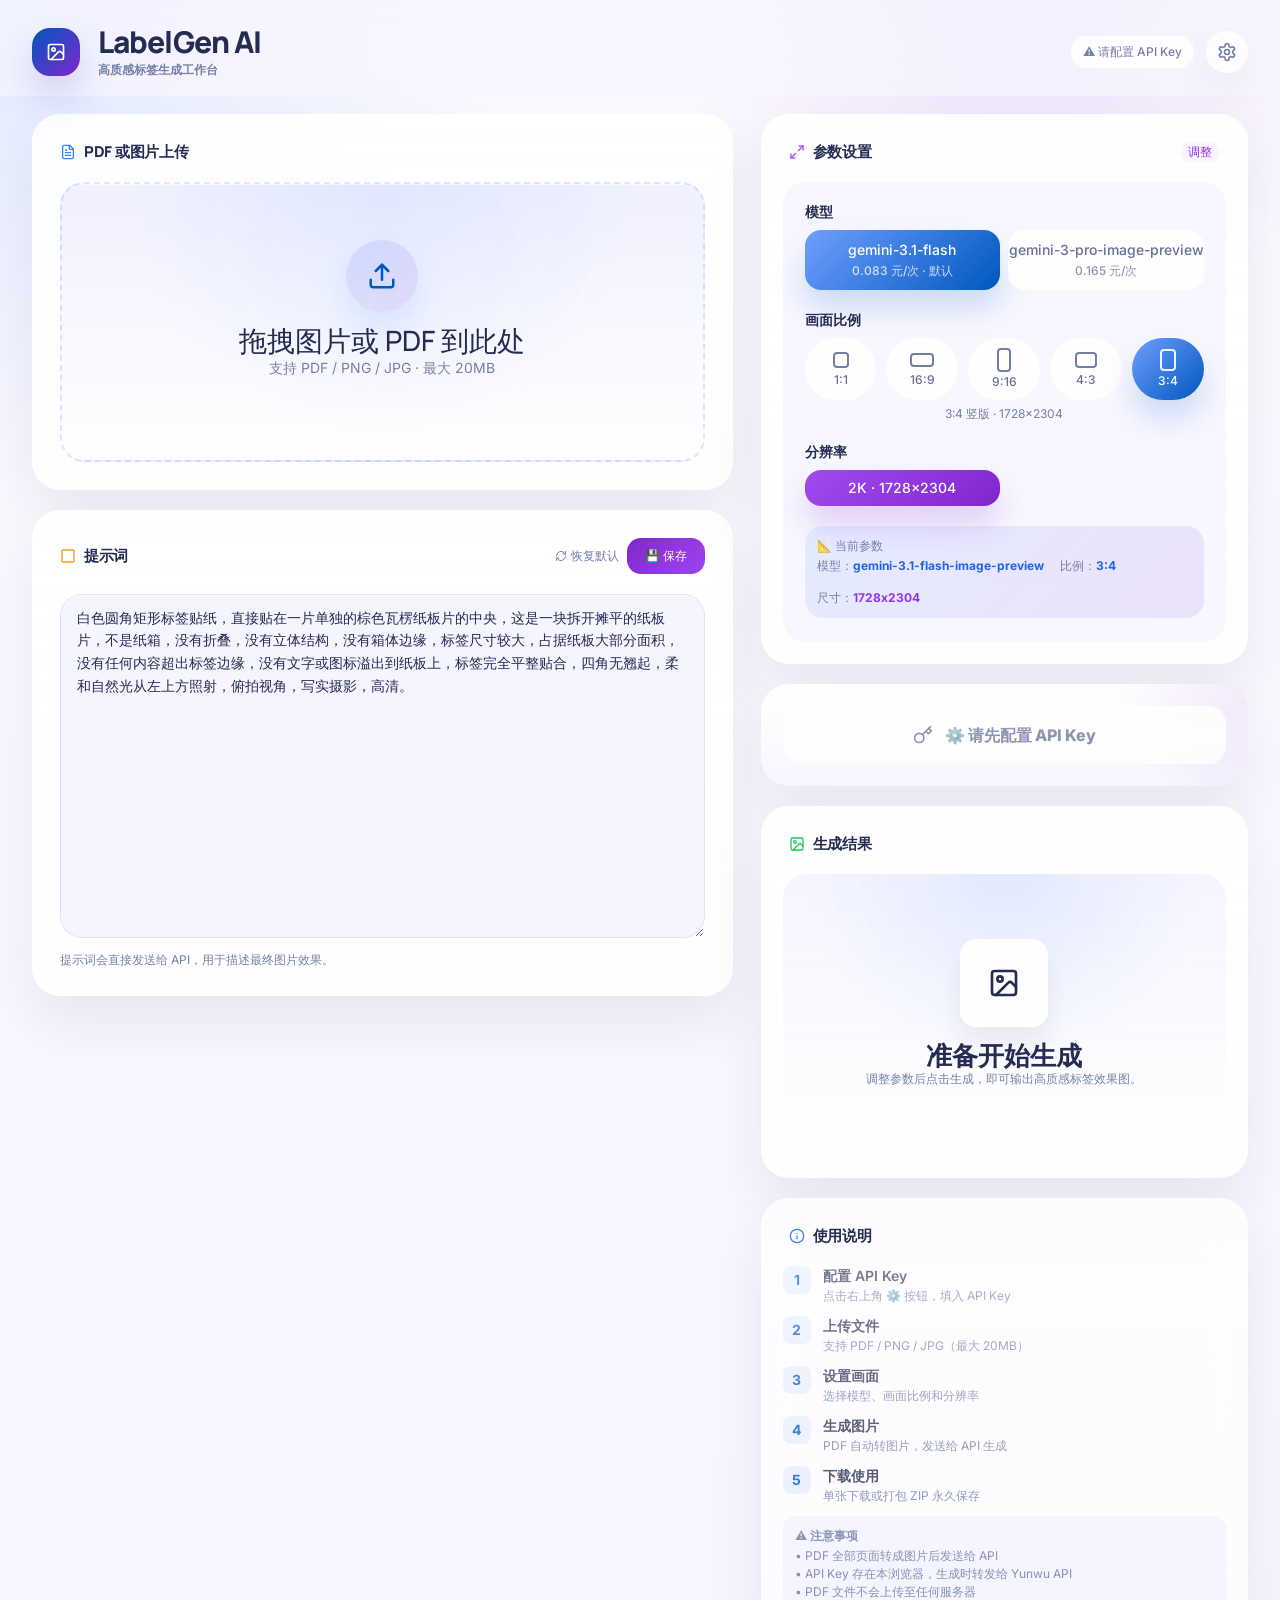
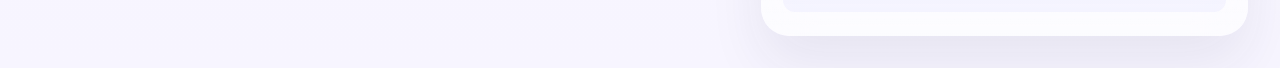
==== commit 6fd66f2f: "Fix yunwu assets failing to load when accessed without trailing slash Add <base href="/yunwu/"> so r" ====
--- a/yunwu/index.html
+++ b/yunwu/index.html
@@ -1,6 +1,7 @@
 <!DOCTYPE html>
 <html lang="zh-CN">
   <head>
+    <base href="/yunwu/" />
     <meta charset="UTF-8" />
     <meta name="viewport" content="width=device-width, initial-scale=1.0" />
     <title>LabelGen AI - 高质感标签生成工作台</title>
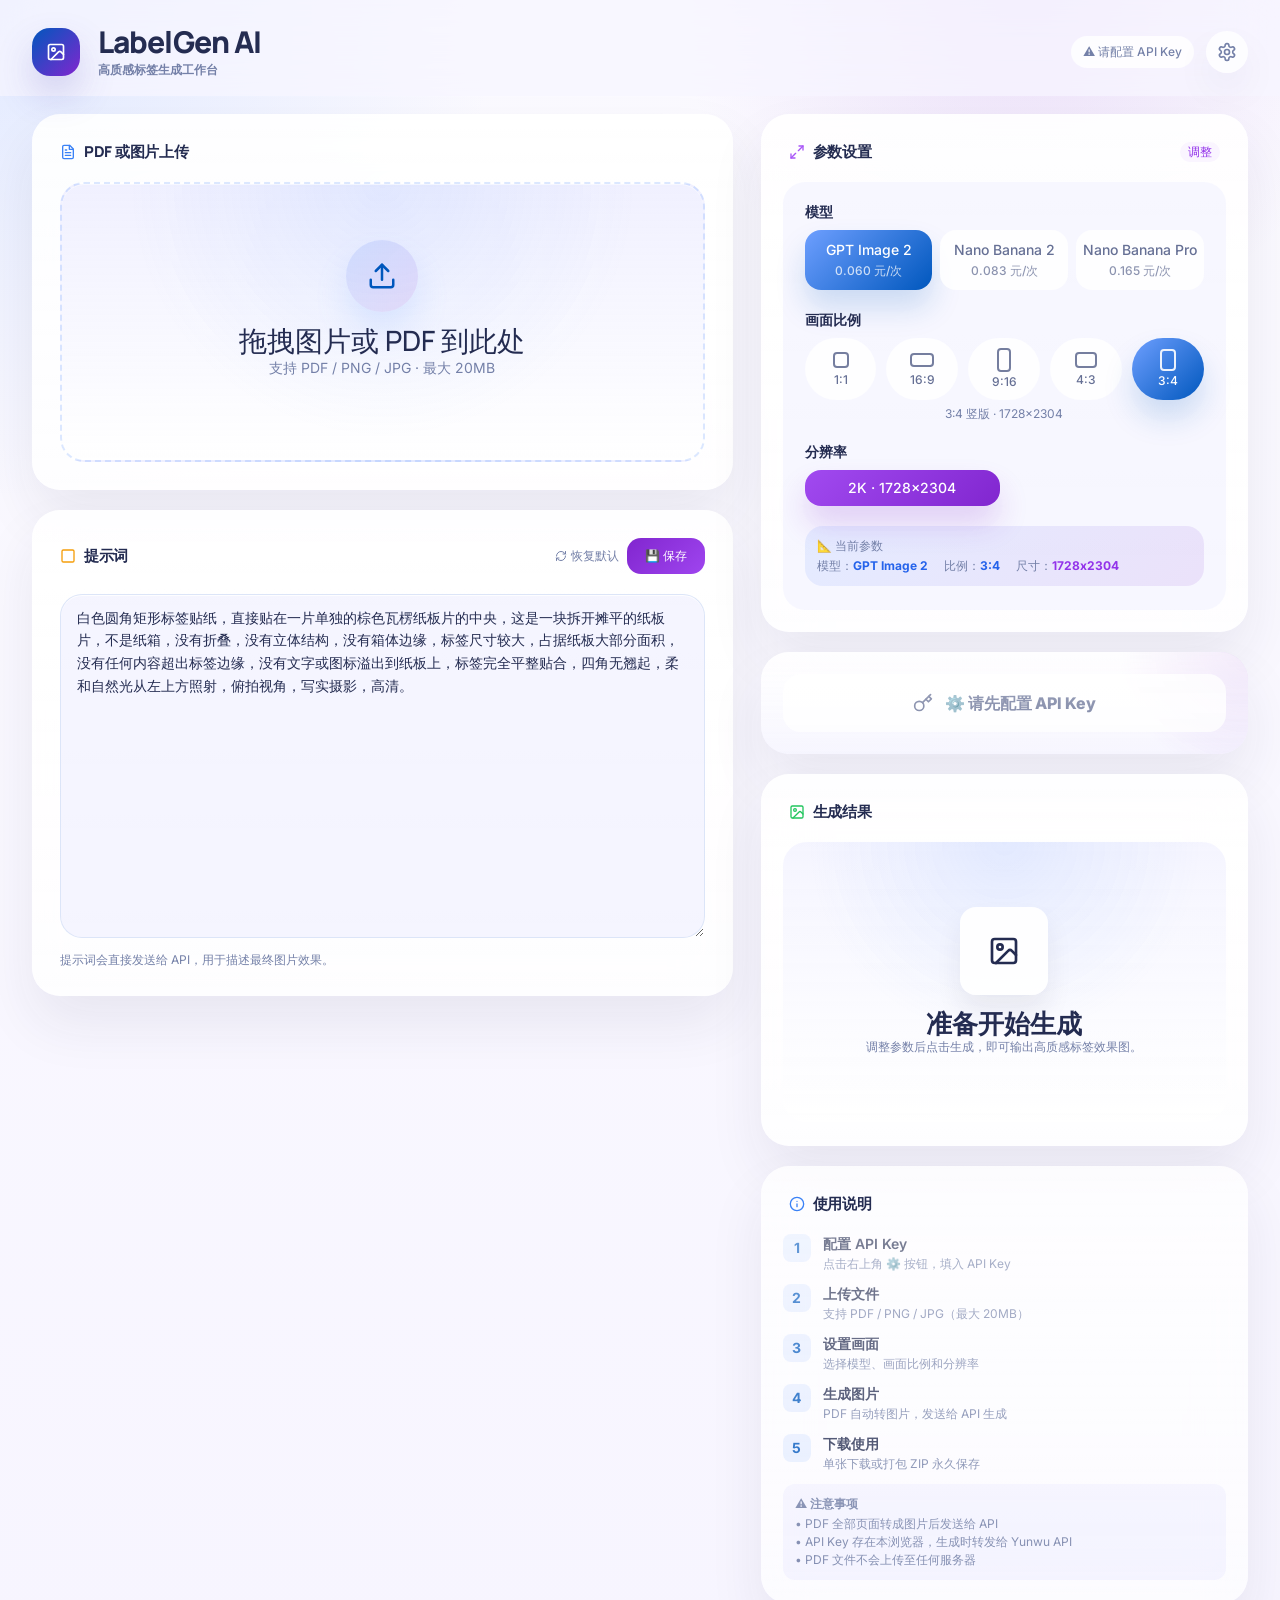
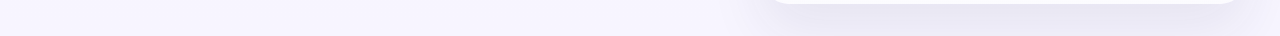
==== commit 50ab4544: "chore: 接入 Vercel Analytics Co-Authored-By: Claude Opus 4.7 <noreply@anthropic.com>" ====
--- a/yunwu/index.html
+++ b/yunwu/index.html
@@ -668,5 +668,9 @@
 })();
 
 </script>
+<script>
+  window.va = window.va || function () { (window.vaq = window.vaq || []).push(arguments); };
+</script>
+<script defer src="/_vercel/insights/script.js"></script>
 </body>
 </html>
